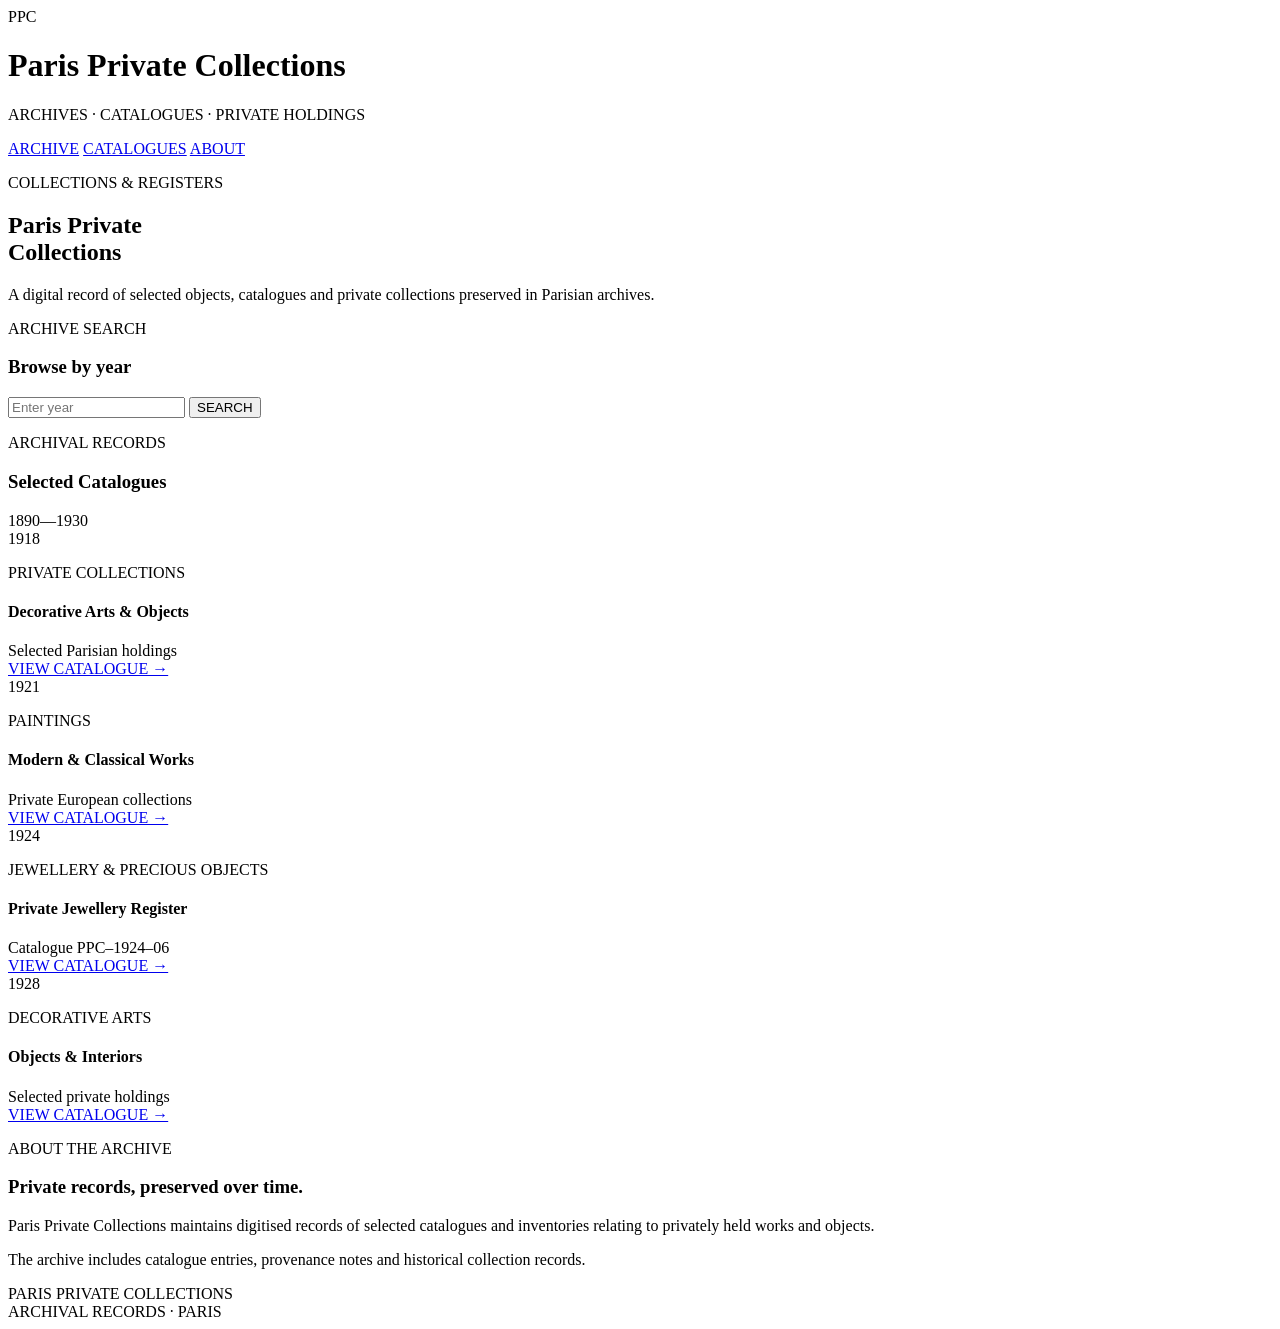
==== index.html @ 47a81e0f "Add initial HTML structure for archive website" ====
<!DOCTYPE html>
<html lang="en">

<head>
    <meta charset="UTF-8">
    <meta name="viewport" content="width=device-width, initial-scale=1.0">

    <title>Paris Private Collections — Archive</title>

    <link rel="stylesheet" href="style.css">
</head>

<body>

<header>

    <div class="tricolour-line">
        <span class="blue"></span>
        <span class="white"></span>
        <span class="red"></span>
    </div>


    <div class="header-content">

        <div class="archive-mark">
            PPC
        </div>

        <div>
            <h1>Paris Private Collections</h1>

            <p>
                ARCHIVES · CATALOGUES · PRIVATE HOLDINGS
            </p>
        </div>

    </div>


    <nav>
        <a href="index.html">ARCHIVE</a>
        <a href="#catalogues">CATALOGUES</a>
        <a href="#about">ABOUT</a>
    </nav>

</header>


<main>


    <section class="hero">

        <p class="eyebrow">
            COLLECTIONS &amp; REGISTERS
        </p>

        <h2>
            Paris Private<br>
            Collections
        </h2>

        <p class="hero-text">
            A digital record of selected objects, catalogues and
            private collections preserved in Parisian archives.
        </p>

    </section>


    <section class="search-panel">

        <div>

            <p class="label">
                ARCHIVE SEARCH
            </p>

            <h3>
                Browse by year
            </h3>

        </div>

        <div class="search-box">

            <input
                type="text"
                placeholder="Enter year"
                id="yearInput"
            >

            <button onclick="searchArchive()">
                SEARCH
            </button>

        </div>

        <p id="searchMessage" class="search-message"></p>

    </section>


    <section class="catalogues" id="catalogues">

        <div class="section-heading">

            <div>
                <p class="label">
                    ARCHIVAL RECORDS
                </p>

                <h3>
                    Selected Catalogues
                </h3>
            </div>

            <span>
                1890—1930
            </span>

        </div>


        <div class="catalogue-list">


            <article class="catalogue-entry">

                <div class="catalogue-year">
                    1918
                </div>

                <div class="catalogue-info">

                    <p class="category">
                        PRIVATE COLLECTIONS
                    </p>

                    <h4>
                        Decorative Arts &amp; Objects
                    </h4>

                    <span>
                        Selected Parisian holdings
                    </span>

                </div>

                <a href="#">
                    VIEW CATALOGUE →
                </a>

            </article>


            <article class="catalogue-entry">

                <div class="catalogue-year">
                    1921
                </div>

                <div class="catalogue-info">

                    <p class="category">
                        PAINTINGS
                    </p>

                    <h4>
                        Modern &amp; Classical Works
                    </h4>

                    <span>
                        Private European collections
                    </span>

                </div>

                <a href="#">
                    VIEW CATALOGUE →
                </a>

            </article>


            <article class="catalogue-entry">

                <div class="catalogue-year">
                    1924
                </div>

                <div class="catalogue-info">

                    <p class="category">
                        JEWELLERY &amp; PRECIOUS OBJECTS
                    </p>

                    <h4>
                        Private Jewellery Register
                    </h4>

                    <span>
                        Catalogue PPC–1924–06
                    </span>

                </div>

                <a href="catalogue-1924.html">
                    VIEW CATALOGUE →
                </a>

            </article>


            <article class="catalogue-entry">

                <div class="catalogue-year">
                    1928
                </div>

                <div class="catalogue-info">

                    <p class="category">
                        DECORATIVE ARTS
                    </p>

                    <h4>
                        Objects &amp; Interiors
                    </h4>

                    <span>
                        Selected private holdings
                    </span>

                </div>

                <a href="#">
                    VIEW CATALOGUE →
                </a>

            </article>


        </div>

    </section>


    <section class="about" id="about">

        <p class="label">
            ABOUT THE ARCHIVE
        </p>

        <h3>
            Private records, preserved over time.
        </h3>

        <p>
            Paris Private Collections maintains digitised records
            of selected catalogues and inventories relating to
            privately held works and objects.
        </p>

        <p>
            The archive includes catalogue entries, provenance
            notes and historical collection records.
        </p>

    </section>


</main>


<footer>

    <div>
        PARIS PRIVATE COLLECTIONS
    </div>

    <span>
        ARCHIVAL RECORDS · PARIS
    </span>

</footer>


<script>

function searchArchive() {

    const year =
        document.getElementById("yearInput").value.trim();

    const message =
        document.getElementById("searchMessage");


    if (year === "1924") {

        window.location.href =
            "catalogue-1924.html";

        return;
    }


    if (year === "") {

        message.textContent =
            "Please enter a year.";

        return;
    }


    message.textContent =
        "No catalogue records were found for this year.";

}

</script>

</body>

</html>
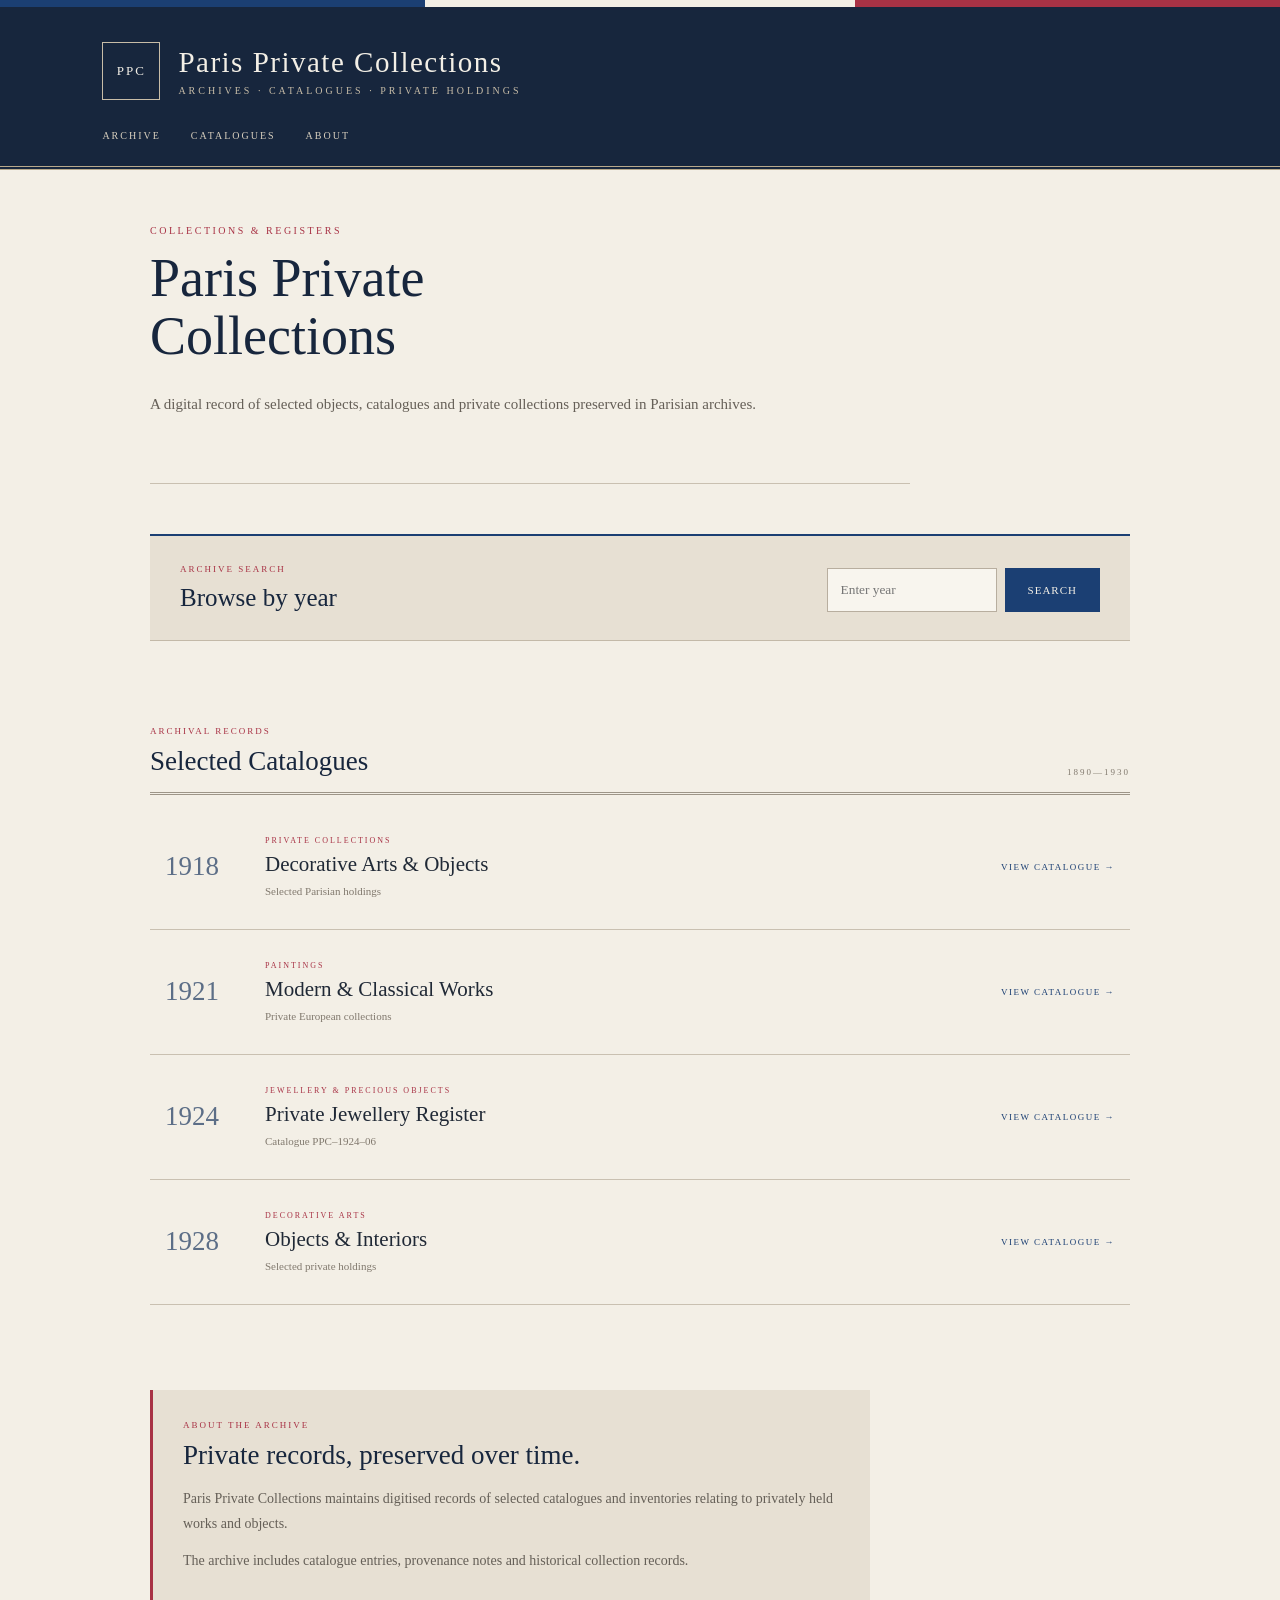
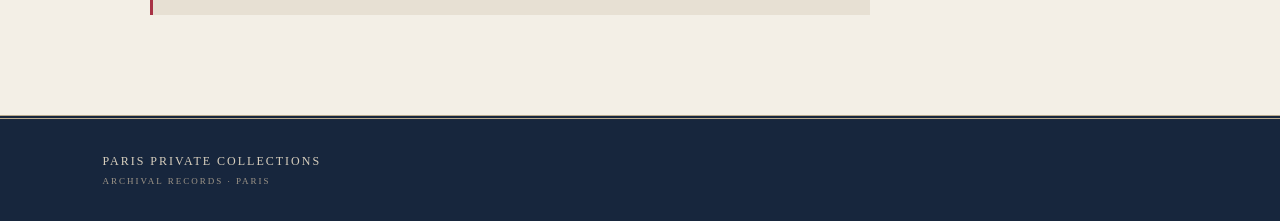
==== commit 7607f59c: "Update catalogue link to point to catalogue-1918.html" ====
--- a/index.html
+++ b/index.html
@@ -148,9 +148,8 @@
 
                 </div>
 
-                <a href="#">
-                    VIEW CATALOGUE →
-                </a>
+                <a href="catalogue-1918.html">VIEW CATALOGUE →</a>
+                
 
             </article>
 
--- a/style.css
+++ b/style.css
@@ -0,0 +1,494 @@
+* {
+    box-sizing: border-box;
+}
+
+body {
+    margin: 0;
+    background: #f3efe6;
+    color: #202936;
+    font-family: Georgia, "Times New Roman", serif;
+}
+
+
+/* =========================================
+   HEADER
+========================================= */
+
+header {
+    background: #17263d;
+    color: #f3efe6;
+    padding: 0 8% 25px;
+    border-bottom: 4px double #b8a98c;
+}
+
+.tricolour-line {
+    display: flex;
+    height: 7px;
+    margin: 0 -10%;
+}
+
+.tricolour-line .blue {
+    flex: 1;
+    background: #1b3f73;
+}
+
+.tricolour-line .white {
+    flex: 1;
+    background: #f3efe6;
+}
+
+.tricolour-line .red {
+    flex: 1;
+    background: #a83245;
+}
+
+
+/* Header content */
+
+.header-content {
+    display: flex;
+    align-items: center;
+    gap: 18px;
+    padding-top: 35px;
+}
+
+.archive-mark {
+    width: 58px;
+    height: 58px;
+
+    display: flex;
+    align-items: center;
+    justify-content: center;
+
+    border: 1px solid #c8bda8;
+
+    color: #f3efe6;
+
+    font-size: 13px;
+    letter-spacing: 2px;
+}
+
+.header-content h1 {
+    margin: 0;
+
+    font-size: 29px;
+    font-weight: normal;
+    letter-spacing: 1.5px;
+}
+
+.header-content p {
+    margin: 6px 0 0;
+
+    color: #c8bda8;
+
+    font-size: 10px;
+    letter-spacing: 3px;
+    text-transform: uppercase;
+}
+
+
+/* Navigation */
+
+nav {
+    display: flex;
+    gap: 30px;
+    margin-top: 30px;
+}
+
+nav a {
+    color: #d8cfbe;
+
+    font-size: 10px;
+    letter-spacing: 2px;
+
+    text-decoration: none;
+}
+
+nav a:hover {
+    color: #ffffff;
+}
+
+
+/* =========================================
+   MAIN
+========================================= */
+
+main {
+    max-width: 1050px;
+
+    margin: 55px auto;
+
+    padding: 0 35px;
+}
+
+
+/* Hero */
+
+.hero {
+    max-width: 760px;
+
+    padding-bottom: 50px;
+
+    border-bottom: 1px solid #c9c0b1;
+}
+
+.eyebrow {
+    margin: 0 0 13px;
+
+    color: #a83245;
+
+    font-size: 10px;
+    letter-spacing: 2.5px;
+    text-transform: uppercase;
+}
+
+.hero h2 {
+    margin: 0;
+
+    color: #17263d;
+
+    font-size: 54px;
+    font-weight: normal;
+    line-height: 1.08;
+}
+
+.hero-text {
+    max-width: 610px;
+
+    margin-top: 25px;
+
+    color: #655f57;
+
+    font-size: 15px;
+    line-height: 1.8;
+}
+
+
+/* =========================================
+   SEARCH
+========================================= */
+
+.search-panel {
+    display: flex;
+    align-items: end;
+    justify-content: space-between;
+    gap: 30px;
+
+    margin-top: 50px;
+    padding: 28px 30px;
+
+    background: #e7e0d3;
+
+    border-top: 2px solid #1b3f73;
+    border-bottom: 1px solid #c3b9a8;
+}
+
+.label {
+    margin: 0 0 10px;
+
+    color: #a83245;
+
+    font-size: 9px;
+    letter-spacing: 2px;
+    text-transform: uppercase;
+}
+
+.search-panel h3 {
+    margin: 0;
+
+    color: #17263d;
+
+    font-size: 25px;
+    font-weight: normal;
+}
+
+.search-box {
+    display: flex;
+    gap: 8px;
+}
+
+.search-box input {
+    width: 170px;
+
+    padding: 13px;
+
+    border: 1px solid #b8ae9f;
+
+    background: #f8f5ee;
+
+    color: #202936;
+
+    font-family: Georgia, "Times New Roman", serif;
+
+    outline: none;
+}
+
+.search-box input:focus {
+    border-color: #1b3f73;
+}
+
+.search-box button {
+    padding: 0 22px;
+
+    border: 1px solid #1b3f73;
+
+    background: #1b3f73;
+
+    color: #f3efe6;
+
+    font-family: Georgia, "Times New Roman", serif;
+
+    font-size: 11px;
+    letter-spacing: 1px;
+
+    cursor: pointer;
+}
+
+.search-box button:hover {
+    background: #a83245;
+    border-color: #a83245;
+}
+
+.search-message {
+    position: absolute;
+
+    margin-top: 70px;
+
+    color: #a83245;
+
+    font-size: 11px;
+}
+
+
+/* =========================================
+   CATALOGUES
+========================================= */
+
+.catalogues {
+    margin-top: 85px;
+}
+
+.section-heading {
+    display: flex;
+    justify-content: space-between;
+    align-items: end;
+
+    padding-bottom: 15px;
+
+    border-bottom: 3px double #9d9588;
+}
+
+.section-heading h3 {
+    margin: 0;
+
+    color: #17263d;
+
+    font-size: 27px;
+    font-weight: normal;
+}
+
+.section-heading > span {
+    color: #81796e;
+
+    font-size: 9px;
+    letter-spacing: 2px;
+}
+
+
+/* Catalogue list */
+
+.catalogue-list {
+    margin-top: 10px;
+}
+
+.catalogue-entry {
+    display: grid;
+
+    grid-template-columns: 100px 1fr 150px;
+
+    align-items: center;
+
+    min-height: 125px;
+
+    padding: 22px 15px;
+
+    border-bottom: 1px solid #c9c0b1;
+
+    transition: background 0.2s ease;
+}
+
+.catalogue-entry:hover {
+    background: #e9e3d8;
+}
+
+.catalogue-year {
+    color: #5c6e87;
+
+    font-size: 27px;
+}
+
+.catalogue-info {
+    padding-right: 25px;
+}
+
+.catalogue-info .category {
+    margin: 0 0 7px;
+
+    color: #a83245;
+
+    font-size: 8px;
+    letter-spacing: 2px;
+}
+
+.catalogue-info h4 {
+    margin: 0;
+
+    color: #202936;
+
+    font-size: 21px;
+    font-weight: normal;
+}
+
+.catalogue-info span {
+    display: block;
+
+    margin-top: 8px;
+
+    color: #81796e;
+
+    font-size: 11px;
+}
+
+.catalogue-entry > a {
+    color: #1b3f73;
+
+    font-size: 9px;
+    letter-spacing: 1.5px;
+
+    text-align: right;
+
+    text-decoration: none;
+}
+
+.catalogue-entry > a:hover {
+    color: #a83245;
+
+    text-decoration: underline;
+}
+
+
+/* =========================================
+   ABOUT
+========================================= */
+
+.about {
+    max-width: 720px;
+
+    margin: 85px 0 20px;
+
+    padding: 30px;
+
+    background: #e7e0d3;
+
+    border-left: 3px solid #a83245;
+}
+
+.about h3 {
+    margin: 0 0 15px;
+
+    color: #17263d;
+
+    font-size: 27px;
+    font-weight: normal;
+}
+
+.about p:not(.label) {
+    margin: 12px 0;
+
+    color: #655f57;
+
+    font-size: 14px;
+    line-height: 1.8;
+}
+
+
+/* =========================================
+   FOOTER
+========================================= */
+
+footer {
+    margin-top: 100px;
+
+    padding: 35px 8%;
+
+    background: #17263d;
+
+    color: #d8cfbe;
+
+    border-top: 4px double #b8a98c;
+}
+
+footer div {
+    font-size: 12px;
+    letter-spacing: 2px;
+}
+
+footer span {
+    display: block;
+
+    margin-top: 7px;
+
+    color: #9e9588;
+
+    font-size: 9px;
+    letter-spacing: 2px;
+}
+
+
+/* =========================================
+   MOBILE
+========================================= */
+
+@media (max-width: 700px) {
+
+    main {
+        margin: 35px auto;
+        padding: 0 20px;
+    }
+
+    .hero h2 {
+        font-size: 40px;
+    }
+
+    .search-panel {
+        flex-direction: column;
+        align-items: flex-start;
+    }
+
+    .search-box {
+        width: 100%;
+    }
+
+    .search-box input {
+        flex: 1;
+    }
+
+    .catalogue-entry {
+        grid-template-columns: 70px 1fr;
+        gap: 10px;
+    }
+
+    .catalogue-entry > a {
+        grid-column: 2;
+
+        margin-top: 10px;
+
+        text-align: left;
+    }
+
+    nav {
+        gap: 15px;
+        flex-wrap: wrap;
+    }
+
+}
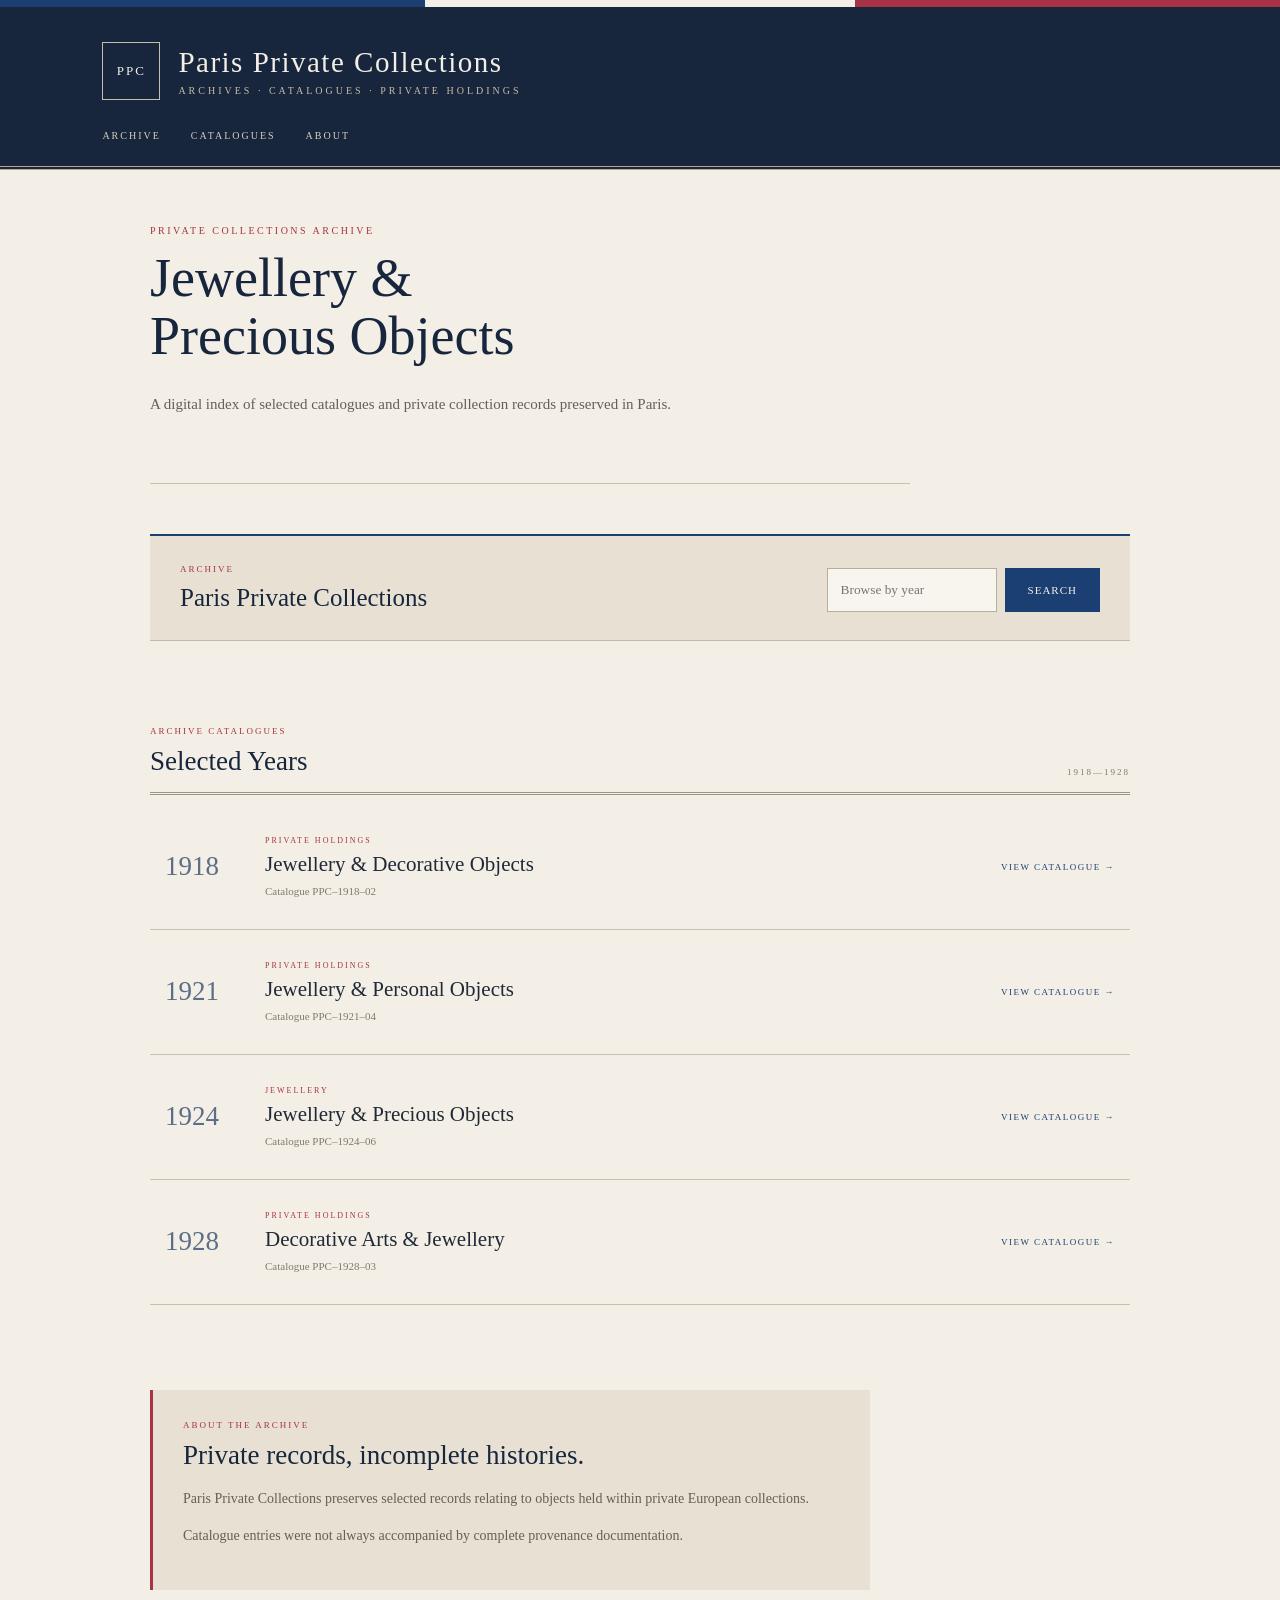
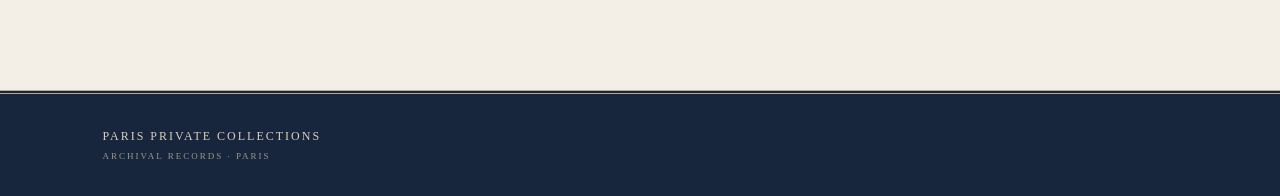
==== commit 5a8486ca: "Update title and content for Paris Private Collections" ====
--- a/index.html
+++ b/index.html
@@ -5,7 +5,7 @@
     <meta charset="UTF-8">
     <meta name="viewport" content="width=device-width, initial-scale=1.0">
 
-    <title>Paris Private Collections — Archive</title>
+    <title>Paris Private Collections</title>
 
     <link rel="stylesheet" href="style.css">
 </head>
@@ -20,7 +20,6 @@
         <span class="red"></span>
     </div>
 
-
     <div class="header-content">
 
         <div class="archive-mark">
@@ -36,7 +35,6 @@
         </div>
 
     </div>
-
 
     <nav>
         <a href="index.html">ARCHIVE</a>
@@ -49,21 +47,20 @@
 
 <main>
 
-
     <section class="hero">
 
         <p class="eyebrow">
-            COLLECTIONS &amp; REGISTERS
+            PRIVATE COLLECTIONS ARCHIVE
         </p>
 
         <h2>
-            Paris Private<br>
-            Collections
+            Jewellery &amp;<br>
+            Precious Objects
         </h2>
 
         <p class="hero-text">
-            A digital record of selected objects, catalogues and
-            private collections preserved in Parisian archives.
+            A digital index of selected catalogues and private
+            collection records preserved in Paris.
         </p>
 
     </section>
@@ -74,50 +71,54 @@
         <div>
 
             <p class="label">
-                ARCHIVE SEARCH
+                ARCHIVE
             </p>
 
             <h3>
-                Browse by year
+                Paris Private Collections
             </h3>
 
         </div>
+
 
         <div class="search-box">
 
             <input
                 type="text"
-                placeholder="Enter year"
                 id="yearInput"
+                placeholder="Browse by year"
             >
 
-            <button onclick="searchArchive()">
+            <button onclick="searchYear()">
                 SEARCH
             </button>
 
         </div>
 
-        <p id="searchMessage" class="search-message"></p>
-
     </section>
 
 
+    <p id="searchMessage" class="search-message"></p>
+
+
     <section class="catalogues" id="catalogues">
 
         <div class="section-heading">
 
             <div>
+
                 <p class="label">
-                    ARCHIVAL RECORDS
+                    ARCHIVE CATALOGUES
                 </p>
 
                 <h3>
-                    Selected Catalogues
+                    Selected Years
                 </h3>
+
             </div>
 
             <span>
-                1890—1930
+                1918—1928
             </span>
 
         </div>
@@ -135,21 +136,22 @@
                 <div class="catalogue-info">
 
                     <p class="category">
-                        PRIVATE COLLECTIONS
+                        PRIVATE HOLDINGS
                     </p>
 
                     <h4>
-                        Decorative Arts &amp; Objects
+                        Jewellery &amp; Decorative Objects
                     </h4>
 
                     <span>
-                        Selected Parisian holdings
+                        Catalogue PPC–1918–02
                     </span>
 
                 </div>
 
-                <a href="catalogue-1918.html">VIEW CATALOGUE →</a>
-                
+                <a href="catalogue-1918.html">
+                    VIEW CATALOGUE →
+                </a>
 
             </article>
 
@@ -163,20 +165,20 @@
                 <div class="catalogue-info">
 
                     <p class="category">
-                        PAINTINGS
+                        PRIVATE HOLDINGS
                     </p>
 
                     <h4>
-                        Modern &amp; Classical Works
+                        Jewellery &amp; Personal Objects
                     </h4>
 
                     <span>
-                        Private European collections
+                        Catalogue PPC–1921–04
                     </span>
 
                 </div>
 
-                <a href="#">
+                <a href="catalogue-1921.html">
                     VIEW CATALOGUE →
                 </a>
 
@@ -192,11 +194,11 @@
                 <div class="catalogue-info">
 
                     <p class="category">
-                        JEWELLERY &amp; PRECIOUS OBJECTS
+                        JEWELLERY
                     </p>
 
                     <h4>
-                        Private Jewellery Register
+                        Jewellery &amp; Precious Objects
                     </h4>
 
                     <span>
@@ -221,20 +223,20 @@
                 <div class="catalogue-info">
 
                     <p class="category">
-                        DECORATIVE ARTS
+                        PRIVATE HOLDINGS
                     </p>
 
                     <h4>
-                        Objects &amp; Interiors
+                        Decorative Arts &amp; Jewellery
                     </h4>
 
                     <span>
-                        Selected private holdings
+                        Catalogue PPC–1928–03
                     </span>
 
                 </div>
 
-                <a href="#">
+                <a href="catalogue-1928.html">
                     VIEW CATALOGUE →
                 </a>
 
@@ -253,22 +255,21 @@
         </p>
 
         <h3>
-            Private records, preserved over time.
+            Private records, incomplete histories.
         </h3>
 
         <p>
-            Paris Private Collections maintains digitised records
-            of selected catalogues and inventories relating to
-            privately held works and objects.
+            Paris Private Collections preserves selected records
+            relating to objects held within private European
+            collections.
         </p>
 
         <p>
-            The archive includes catalogue entries, provenance
-            notes and historical collection records.
+            Catalogue entries were not always accompanied by
+            complete provenance documentation.
         </p>
 
     </section>
-
 
 </main>
 
@@ -288,7 +289,7 @@
 
 <script>
 
-function searchArchive() {
+function searchYear() {
 
     const year =
         document.getElementById("yearInput").value.trim();
@@ -297,31 +298,40 @@
         document.getElementById("searchMessage");
 
 
-    if (year === "1924") {
-
-        window.location.href =
-            "catalogue-1924.html";
-
-        return;
-    }
-
-
-    if (year === "") {
+    if (year === "1918") {
+
+        window.location.href = "catalogue-1918.html";
+
+    }
+
+    else if (year === "1921") {
+
+        window.location.href = "catalogue-1921.html";
+
+    }
+
+    else if (year === "1924") {
+
+        window.location.href = "catalogue-1924.html";
+
+    }
+
+    else if (year === "1928") {
+
+        window.location.href = "catalogue-1928.html";
+
+    }
+
+    else {
 
         message.textContent =
-            "Please enter a year.";
-
-        return;
-    }
-
-
-    message.textContent =
-        "No catalogue records were found for this year.";
+            "No catalogue was found for that year.";
+
+    }
 
 }
 
 </script>
 
 </body>
-
 </html>
--- a/style.css
+++ b/style.css
@@ -491,4 +491,325 @@
         flex-wrap: wrap;
     }
 
-}
+/* =========================================
+   PARIS 1924 — RECORD PAGE
+   ========================================= */
+
+.record-page {
+    max-width: 900px;
+    margin: 45px auto 0;
+    padding: 55px 60px;
+    background: #faf8f2;
+    border: 1px solid #c9c0b1;
+    box-shadow: 0 10px 28px rgba(23, 38, 61, 0.07);
+}
+
+
+/* =========================================
+   RECORD HEADER
+   ========================================= */
+
+.record-top {
+    display: flex;
+    justify-content: space-between;
+    align-items: flex-start;
+    gap: 40px;
+    padding-bottom: 32px;
+    border-bottom: 1px solid #c9c0b1;
+}
+
+.record-heading {
+    flex: 1;
+}
+
+.record-heading .eyebrow {
+    margin: 0 0 13px;
+    color: #a83245;
+    font-size: 9px;
+    letter-spacing: 3px;
+    text-transform: uppercase;
+}
+
+.record-heading h2 {
+    margin: 0;
+    color: #17263d;
+    font-size: 44px;
+    font-weight: normal;
+    line-height: 1.12;
+}
+
+.record-subtitle {
+    margin: 12px 0 0;
+    color: #777169;
+    font-size: 15px;
+    font-style: italic;
+}
+
+
+/* =========================================
+   LOT NUMBER
+   ========================================= */
+
+.record-number {
+    min-width: 95px;
+    padding-left: 25px;
+    border-left: 1px solid #c9c0b1;
+}
+
+.record-number span {
+    display: block;
+    color: #a83245;
+    font-size: 8px;
+    letter-spacing: 3px;
+}
+
+.record-number strong {
+    display: block;
+    margin-top: 3px;
+    color: #17263d;
+    font-family: Georgia, "Times New Roman", serif;
+    font-size: 50px;
+    font-weight: normal;
+}
+
+
+/* =========================================
+   RECORD METADATA
+   ========================================= */
+
+.record-meta {
+    display: grid;
+    grid-template-columns: repeat(3, 1fr);
+    margin-top: 32px;
+    border: 1px solid #c9c0b1;
+    background: #eee9df;
+}
+
+.record-meta div {
+    padding: 17px 20px;
+    border-right: 1px solid #c9c0b1;
+}
+
+.record-meta div:last-child {
+    border-right: none;
+}
+
+.record-meta span {
+    display: block;
+    margin-bottom: 7px;
+    color: #a83245;
+    font-size: 8px;
+    letter-spacing: 2px;
+}
+
+.record-meta strong {
+    color: #303946;
+    font-size: 11px;
+    font-weight: normal;
+}
+
+
+/* =========================================
+   DIVIDER
+   ========================================= */
+
+.record-divider {
+    width: 45px;
+    height: 3px;
+    margin: 42px 0;
+    background: #a83245;
+}
+
+
+/* =========================================
+   RECORD SECTIONS
+   ========================================= */
+
+.record-section {
+    margin-bottom: 34px;
+}
+
+.record-section .label,
+.record-registrar .label {
+    margin-bottom: 9px;
+    color: #1b3f73;
+    font-size: 9px;
+    letter-spacing: 2.5px;
+    text-transform: uppercase;
+}
+
+.record-section > p:not(.label),
+.record-registrar > p:not(.label) {
+    max-width: 740px;
+    margin: 0;
+    color: #464b50;
+    font-size: 15px;
+    line-height: 1.85;
+}
+
+
+/* =========================================
+   STATUS
+   ========================================= */
+
+.record-status {
+    display: inline-flex;
+    flex-direction: column;
+    gap: 6px;
+    margin: 5px 0 38px;
+    padding: 14px 22px;
+    background: #eee9df;
+    border: 1px solid #c3b9a8;
+}
+
+.record-status span {
+    color: #777169;
+    font-size: 8px;
+    letter-spacing: 2px;
+}
+
+.record-status strong {
+    color: #1b3f73;
+    font-size: 14px;
+    font-weight: normal;
+    letter-spacing: 2px;
+}
+
+
+/* =========================================
+   ARCHIVAL NOTE
+   ========================================= */
+
+.record-registrar {
+    padding: 28px 0;
+    border-top: 1px solid #c9c0b1;
+    border-bottom: 1px solid #c9c0b1;
+}
+
+
+/* =========================================
+   MARGINAL NOTE
+   Recurring puzzle convention
+   ========================================= */
+
+.paris-marginal {
+    position: relative;
+    margin-top: 38px;
+    padding: 25px 28px;
+    background: #eee9df;
+    border-left: 3px solid #a83245;
+}
+
+.paris-marginal::before {
+    content: "PRIVATE ARCHIVE";
+    position: absolute;
+    top: -8px;
+    left: 18px;
+    padding: 0 8px;
+    background: #faf8f2;
+    color: #a83245;
+    font-size: 7px;
+    letter-spacing: 2px;
+}
+
+.paris-marginal span {
+    display: block;
+    color: #1b3f73;
+    font-size: 8px;
+    letter-spacing: 2.5px;
+    text-transform: uppercase;
+}
+
+.paris-marginal p {
+    max-width: 700px;
+    margin: 11px 0 0;
+    color: #55524d;
+    font-family: Georgia, "Times New Roman", serif;
+    font-size: 15px;
+    font-style: italic;
+    line-height: 1.8;
+}
+
+
+/* =========================================
+   RECORD FOOTER
+   ========================================= */
+
+.record-footer {
+    display: flex;
+    justify-content: space-between;
+    gap: 20px;
+    margin-top: 40px;
+    padding-top: 18px;
+    border-top: 1px solid #c9c0b1;
+    color: #81796e;
+    font-size: 8px;
+    letter-spacing: 1.5px;
+}
+
+
+/* =========================================
+   BACK LINK
+   ========================================= */
+
+.back-link {
+    max-width: 900px;
+    margin: 0 auto 18px;
+}
+
+.back-link a {
+    color: #1b3f73;
+    font-size: 10px;
+    letter-spacing: 1.5px;
+    text-decoration: none;
+}
+
+.back-link a:hover {
+    color: #a83245;
+}
+
+
+/* =========================================
+   MOBILE
+   ========================================= */
+
+@media (max-width: 700px) {
+
+    .record-page {
+        margin: 30px 20px 0;
+        padding: 35px 25px;
+    }
+
+    .record-top {
+        flex-direction: column;
+        gap: 25px;
+    }
+
+    .record-heading h2 {
+        font-size: 34px;
+    }
+
+    .record-number {
+        min-width: auto;
+        padding-left: 0;
+        border-left: none;
+    }
+
+    .record-meta {
+        grid-template-columns: 1fr;
+    }
+
+    .record-meta div {
+        border-right: none;
+        border-bottom: 1px solid #c9c0b1;
+    }
+
+    .record-meta div:last-child {
+        border-bottom: none;
+    }
+
+    .record-footer {
+        flex-direction: column;
+        gap: 9px;
+    }
+}
